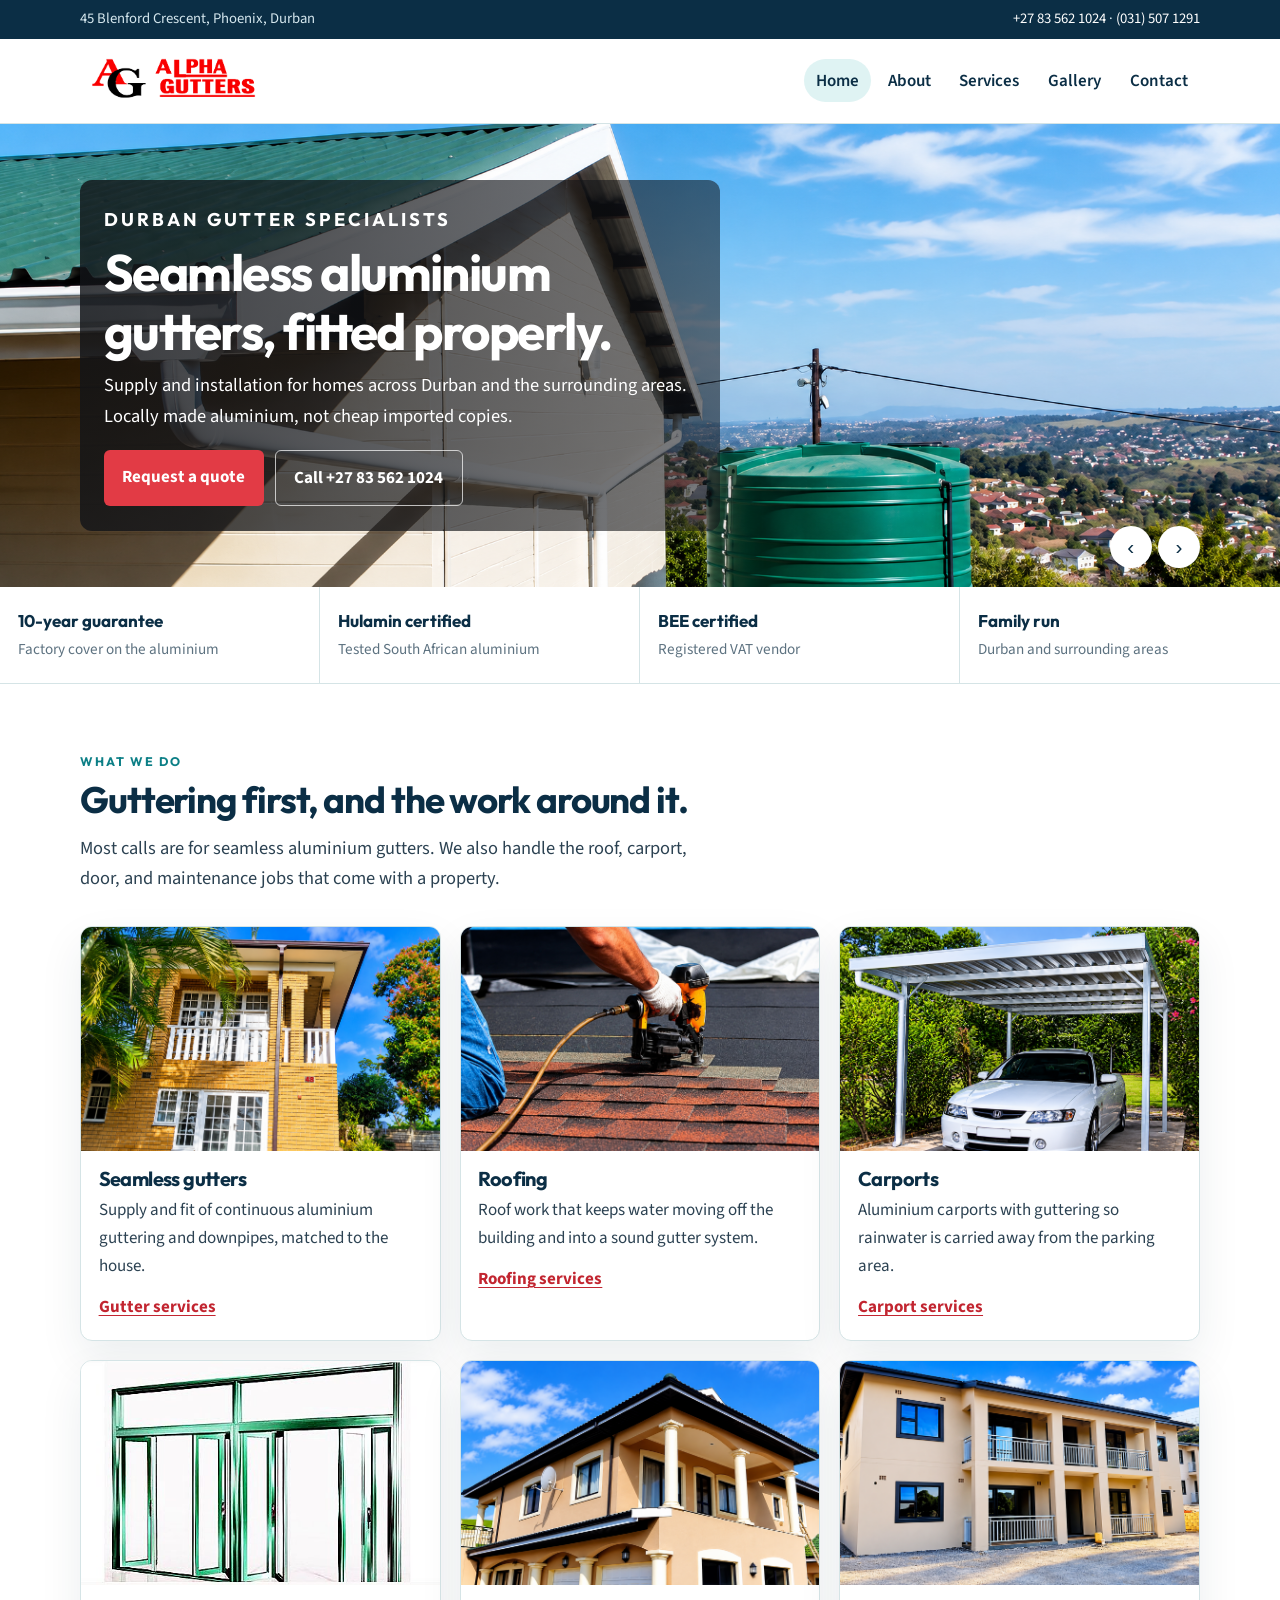
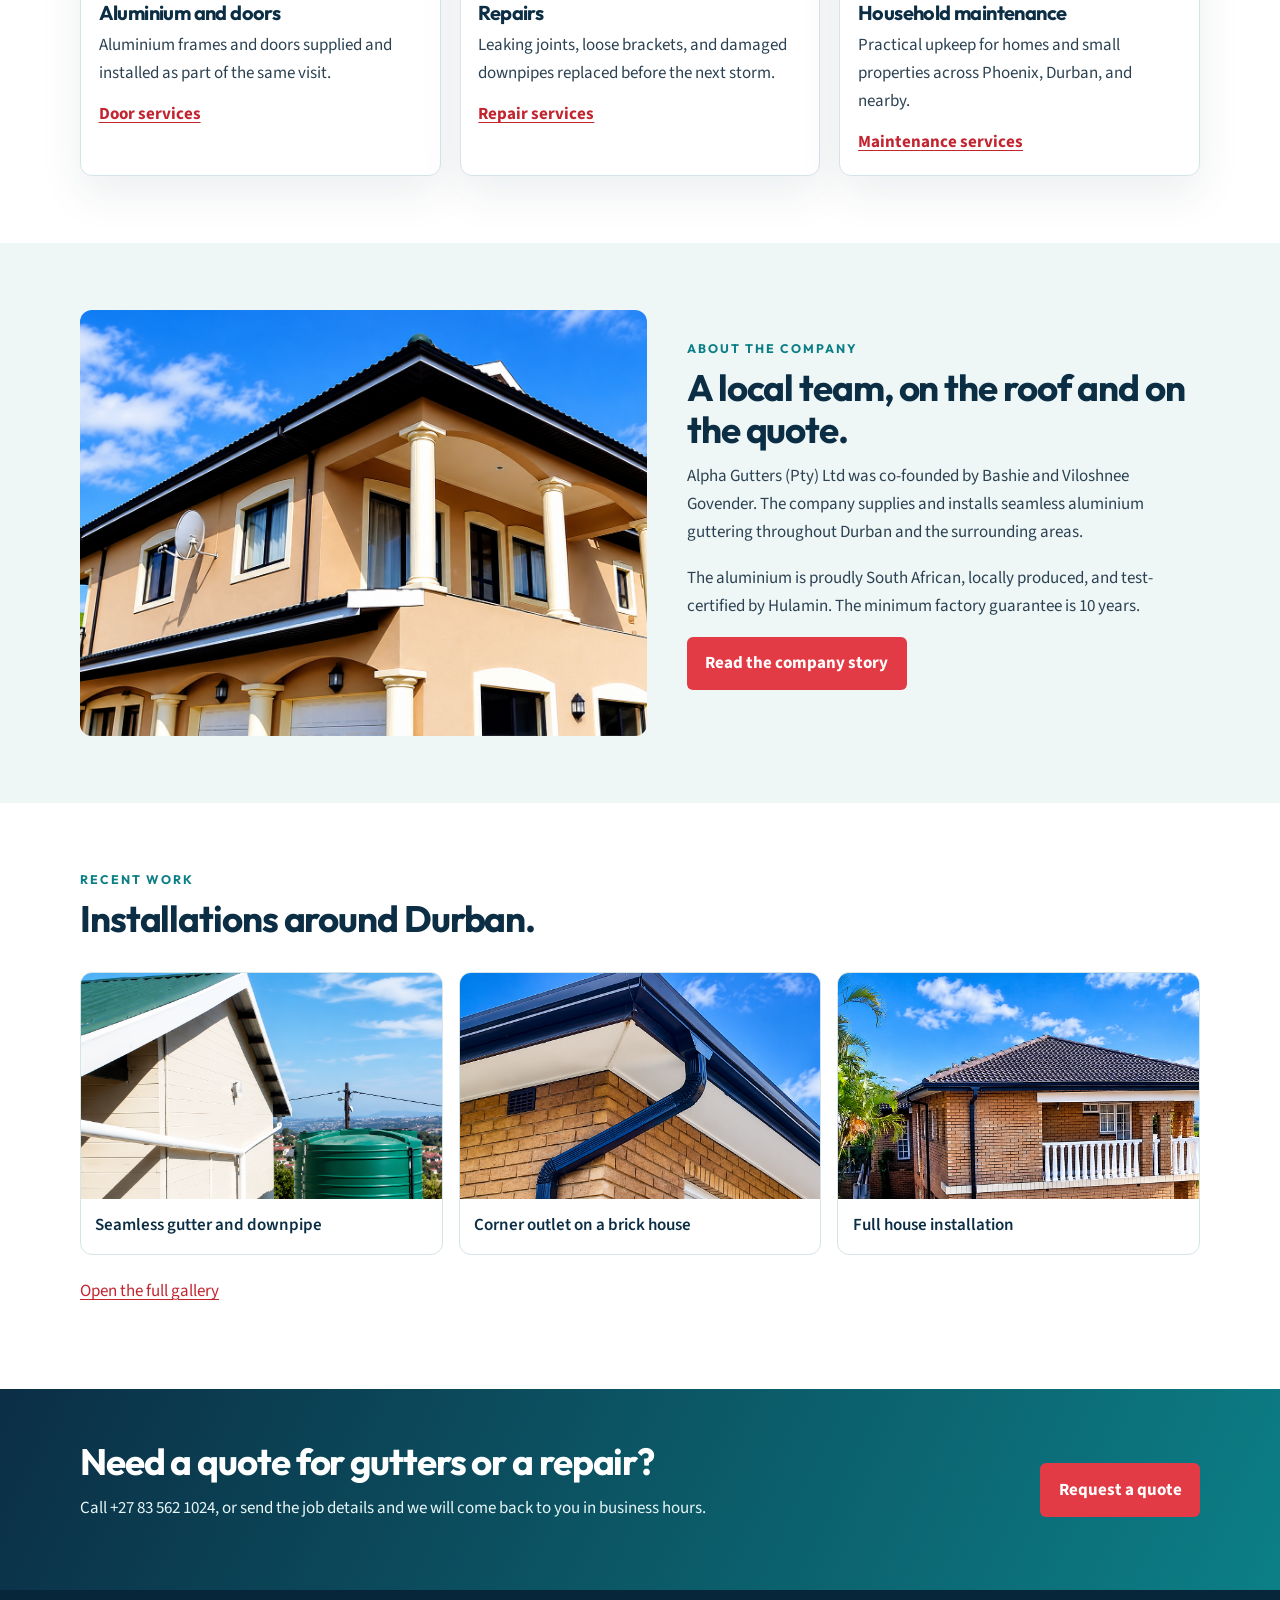
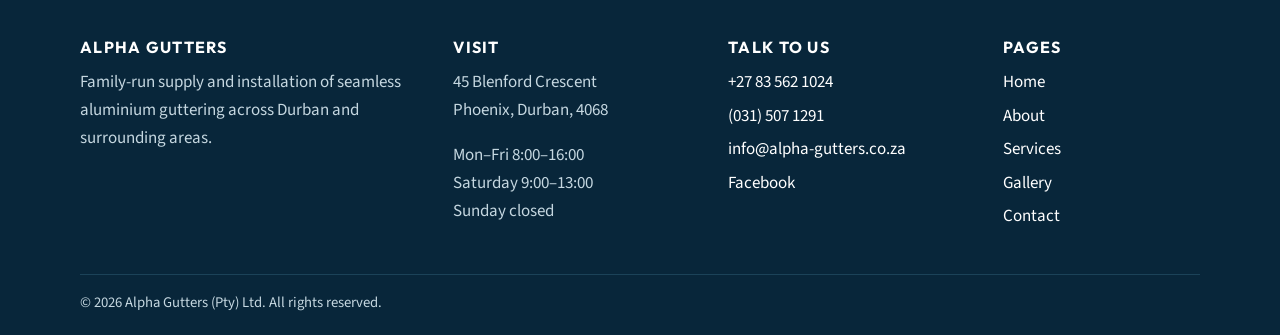
==== index.html @ 30bd7508 "Publish the Alpha Gutters website." ====
<!DOCTYPE html>
<html lang="en">
<head>
  <meta charset="utf-8">
  <meta name="viewport" content="width=device-width, initial-scale=1">
  <title>Alpha Gutters | Seamless Aluminium Gutters in Durban</title>
  <meta name="description" content="Alpha Gutters supplies and installs seamless aluminium guttering across Durban and surrounding areas. Hulamin-certified aluminium with a 10-year factory guarantee.">
  <link rel="icon" href="favicon.svg" type="image/svg+xml">
  <link rel="preconnect" href="https://fonts.googleapis.com">
  <link rel="preconnect" href="https://fonts.gstatic.com" crossorigin>
  <link href="https://fonts.googleapis.com/css2?family=Outfit:wght@500;600;700&family=Source+Sans+3:wght@400;600;700&display=swap" rel="stylesheet">
  <link href="css/site.css?v=3" rel="stylesheet">
</head>
<body>
  <a class="skip-link" href="#main">Skip to content</a>
  <div class="topbar">
    <div class="wrap topbar-inner">
      <p>45 Blenford Crescent, Phoenix, Durban</p>
      <p><a href="tel:+27835621024">+27 83 562 1024</a> · <a href="tel:+27315071291">(031) 507 1291</a></p>
    </div>
  </div>
  <header class="site-header">
    <div class="wrap header-inner">
      <a class="brand" href="index.html"><img src="images/logo.png" alt="Alpha Gutters"></a>
      <button class="nav-toggle" type="button" aria-expanded="false" aria-controls="site-nav">Menu</button>
      <nav id="site-nav" class="site-nav" aria-label="Primary">
        <ul>
          <li><a href="index.html" aria-current="page">Home</a></li>
          <li><a href="about.html">About</a></li>
          <li><a href="services.html">Services</a></li>
          <li><a href="gallery.html">Gallery</a></li>
          <li><a href="contact-us.html">Contact</a></li>
        </ul>
      </nav>
    </div>
  </header>

  <main id="main">
    <section class="hero" data-slider aria-roledescription="carousel" aria-label="Featured work">
      <article class="slide is-active">
        <img src="images/slider-1.png" alt="White seamless gutter and downpipe on a home overlooking Durban">
        <div class="slide-copy">
          <p class="eyebrow">Durban gutter specialists</p>
          <h1>Seamless aluminium gutters, fitted properly.</h1>
          <p>Supply and installation for homes across Durban and the surrounding areas. Locally made aluminium, not cheap imported copies.</p>
          <div class="hero-actions">
            <a class="btn btn-primary" href="contact-us.html#quote">Request a quote</a>
            <a class="btn btn-ghost" href="tel:+27835621024">Call +27 83 562 1024</a>
          </div>
        </div>
      </article>
      <article class="slide">
        <img src="images/slider-2.png" alt="Charcoal aluminium gutter, corner outlet and downpipe on a brick house">
        <div class="slide-copy">
          <p class="eyebrow">Colour-matched metalwork</p>
          <h1>Gutters and downpipes that follow the roof line.</h1>
          <p>Hulamin-certified aluminium with a 10-year factory guarantee, installed by a family-run team.</p>
          <div class="hero-actions">
            <a class="btn btn-primary" href="contact-us.html#quote">Request a quote</a>
            <a class="btn btn-ghost" href="services.html">View services</a>
          </div>
        </div>
      </article>
      <article class="slide">
        <img src="images/slider-3.png" alt="Brick house with a full gutter and downpipe installation">
        <div class="slide-copy">
          <p class="eyebrow">New work and repairs</p>
          <h1>Installations, repairs, and replacements.</h1>
          <p>Gutters, spouting, and downpipes, plus roofing, carports, doors, and household maintenance.</p>
          <div class="hero-actions">
            <a class="btn btn-primary" href="gallery.html">See recent work</a>
            <a class="btn btn-ghost" href="contact-us.html">Contact us</a>
          </div>
        </div>
      </article>
      <div class="slider-controls">
        <button type="button" data-slide="-1" aria-label="Previous photo">‹</button>
        <button type="button" data-slide="1" aria-label="Next photo">›</button>
      </div>
    </section>

    <section class="trust" aria-label="Why clients choose Alpha Gutters">
      <article><strong>10-year guarantee</strong><span>Factory cover on the aluminium</span></article>
      <article><strong>Hulamin certified</strong><span>Tested South African aluminium</span></article>
      <article><strong>BEE certified</strong><span>Registered VAT vendor</span></article>
      <article><strong>Family run</strong><span>Durban and surrounding areas</span></article>
    </section>

    <section class="section">
      <div class="wrap">
        <div class="section-head">
          <p class="eyebrow">What we do</p>
          <h2>Guttering first, and the work around it.</h2>
          <p class="lede">Most calls are for seamless aluminium gutters. We also handle the roof, carport, door, and maintenance jobs that come with a property.</p>
        </div>
        <div class="cards">
          <article class="card">
            <img src="images/treatment-4.png" alt="Downpipe on a yellow brick house">
            <div>
              <h3>Seamless gutters</h3>
              <p>Supply and fit of continuous aluminium guttering and downpipes, matched to the house.</p>
              <a href="services.html#gutters">Gutter services</a>
            </div>
          </article>
          <article class="card">
            <img src="images/roofing.png" alt="Roofing work on asphalt shingles">
            <div>
              <h3>Roofing</h3>
              <p>Roof work that keeps water moving off the building and into a sound gutter system.</p>
              <a href="services.html#roofing">Roofing services</a>
            </div>
          </article>
          <article class="card">
            <img src="images/car-ports.png" alt="Aluminium carport over a parked car">
            <div>
              <h3>Carports</h3>
              <p>Aluminium carports with guttering so rainwater is carried away from the parking area.</p>
              <a href="services.html#carports">Carport services</a>
            </div>
          </article>
          <article class="card">
            <img src="images/Aluminium.jpg" alt="Aluminium framed sliding doors">
            <div>
              <h3>Aluminium and doors</h3>
              <p>Aluminium frames and doors supplied and installed as part of the same visit.</p>
              <a href="services.html#doors">Door services</a>
            </div>
          </article>
          <article class="card">
            <img src="images/treatment-3.png" alt="Two-storey home with new gutters and downpipes">
            <div>
              <h3>Repairs</h3>
              <p>Leaking joints, loose brackets, and damaged downpipes replaced before the next storm.</p>
              <a href="services.html#repairs">Repair services</a>
            </div>
          </article>
          <article class="card">
            <img src="images/treatment-1.png" alt="New double-storey building with fitted gutters">
            <div>
              <h3>Household maintenance</h3>
              <p>Practical upkeep for homes and small properties across Phoenix, Durban, and nearby.</p>
              <a href="services.html#maintenance">Maintenance services</a>
            </div>
          </article>
        </div>
      </div>
    </section>

    <section class="section section-paper">
      <div class="wrap split">
        <img src="images/treatment-3.png" alt="Completed gutter installation on a two-storey Durban home">
        <div>
          <p class="eyebrow">About the company</p>
          <h2>A local team, on the roof and on the quote.</h2>
          <p>Alpha Gutters (Pty) Ltd was co-founded by Bashie and Viloshnee Govender. The company supplies and installs seamless aluminium guttering throughout Durban and the surrounding areas.</p>
          <p>The aluminium is proudly South African, locally produced, and test-certified by Hulamin. The minimum factory guarantee is 10 years.</p>
          <p><a class="btn btn-primary" href="about.html">Read the company story</a></p>
        </div>
      </div>
    </section>

    <section class="section">
      <div class="wrap">
        <div class="section-head">
          <p class="eyebrow">Recent work</p>
          <h2>Installations around Durban.</h2>
        </div>
        <div class="gallery-grid">
          <figure class="shot">
            <button type="button" data-lightbox data-caption="Seamless gutter and downpipe" aria-label="View larger: Seamless gutter and downpipe">
              <img src="images/slider-1.png" alt="Seamless gutter and downpipe on a hillside home">
            </button>
            <figcaption>Seamless gutter and downpipe</figcaption>
          </figure>
          <figure class="shot">
            <button type="button" data-lightbox data-caption="Corner outlet on a brick house" aria-label="View larger: Corner outlet on a brick house">
              <img src="images/slider-2.png" alt="Corner gutter outlet and round downpipe">
            </button>
            <figcaption>Corner outlet on a brick house</figcaption>
          </figure>
          <figure class="shot">
            <button type="button" data-lightbox data-caption="Full house installation" aria-label="View larger: Full house installation">
              <img src="images/slider-3.png" alt="House with gutters running along the tiled roof">
            </button>
            <figcaption>Full house installation</figcaption>
          </figure>
        </div>
        <p style="margin-top:1.4rem"><a href="gallery.html">Open the full gallery</a></p>
      </div>
    </section>

    <section class="band">
      <div class="wrap band-inner">
        <div>
          <h2>Need a quote for gutters or a repair?</h2>
          <p>Call +27 83 562 1024, or send the job details and we will come back to you in business hours.</p>
        </div>
        <a class="btn btn-primary" href="contact-us.html#quote">Request a quote</a>
      </div>
    </section>
  </main>

  <footer class="site-footer">
    <div class="wrap footer-grid">
      <div>
        <h2>Alpha Gutters</h2>
        <p>Family-run supply and installation of seamless aluminium guttering across Durban and surrounding areas.</p>
      </div>
      <div>
        <h2>Visit</h2>
        <p>45 Blenford Crescent<br>Phoenix, Durban, 4068</p>
        <p>Mon–Fri 8:00–16:00<br>Saturday 9:00–13:00<br>Sunday closed</p>
      </div>
      <div>
        <h2>Talk to us</h2>
        <ul class="footer-links">
          <li><a href="tel:+27835621024">+27 83 562 1024</a></li>
          <li><a href="tel:+27315071291">(031) 507 1291</a></li>
          <li><a href="mailto:info@alpha-gutters.co.za">info@alpha-gutters.co.za</a></li>
          <li><a href="https://www.facebook.com/584143815440134" target="_blank" rel="noopener noreferrer">Facebook</a></li>
        </ul>
      </div>
      <div>
        <h2>Pages</h2>
        <ul class="footer-links">
          <li><a href="index.html">Home</a></li>
          <li><a href="about.html">About</a></li>
          <li><a href="services.html">Services</a></li>
          <li><a href="gallery.html">Gallery</a></li>
          <li><a href="contact-us.html">Contact</a></li>
        </ul>
      </div>
    </div>
    <div class="wrap legal">
      <p>© 2026 Alpha Gutters (Pty) Ltd. All rights reserved.</p>
    </div>
  </footer>
  <dialog id="lightbox">
    <button class="lightbox-close" type="button">Close</button>
    <img id="lightbox-image" alt="">
    <p id="lightbox-caption"></p>
  </dialog>
  <script src="js/site.js"></script>
</body>
</html>
---- css/site.css ----
/* Alpha Gutters
   Layout and brand styles for the public site.
   The header, page sections, and footer share these rules. */

:root {
  --red: #e23b45;
  --red-dark: #c22530;
  --brass: #0c7f86;
  --ink: #0b2e45;
  --slate: #2c4252;
  --muted: #5d7280;
  --line: #d5e4e6;
  --paper: #eef6f6;
  --white: #ffffff;
  --shadow: 0 18px 44px rgba(11, 46, 69, 0.08);
  --wrap: 1120px;
  --header: 84px;
}

*,
*::before,
*::after { box-sizing: border-box; }

html { scroll-behavior: smooth; }

body {
  margin: 0;
  color: var(--slate);
  background: var(--white);
  font-family: "Source Sans 3", "Segoe UI", sans-serif;
  font-size: 1.0625rem;
  line-height: 1.65;
}

img { max-width: 100%; height: auto; display: block; }

a { color: var(--red-dark); text-decoration-thickness: 1px; text-underline-offset: 0.18em; }
a:hover { color: var(--red); }

h1, h2, h3, p { margin-top: 0; }

h1, h2, h3, .brand-name {
  font-family: Outfit, "Segoe UI", sans-serif;
  color: var(--ink);
  letter-spacing: -0.03em;
  line-height: 1.15;
}

h1 { font-size: clamp(2.2rem, 4vw, 3.6rem); margin-bottom: 0.6rem; }
h2 { font-size: clamp(1.7rem, 3vw, 2.3rem); margin-bottom: 0.7rem; }
h3 { font-size: 1.25rem; margin-bottom: 0.4rem; }

.wrap {
  width: min(var(--wrap), calc(100% - 2rem));
  margin-inline: auto;
}

.skip-link {
  position: absolute;
  left: 1rem;
  top: -4rem;
  background: var(--ink);
  color: var(--white);
  padding: 0.6rem 0.9rem;
  z-index: 20;
}
.skip-link:focus { top: 1rem; }

.eyebrow {
  margin-bottom: 0.45rem;
  color: var(--brass);
  font-family: Outfit, sans-serif;
  font-size: 0.78rem;
  font-weight: 700;
  letter-spacing: 0.16em;
  text-transform: uppercase;
}

.lede { font-size: 1.15rem; color: var(--slate); max-width: 42rem; }

/* Top bar and header */
.topbar {
  background: var(--ink);
  color: #d5e7ee;
  font-size: 0.92rem;
}
.topbar a { color: #ffffff; text-decoration: none; }
.topbar a:hover { color: #8fe3e4; }
.topbar-inner {
  display: flex;
  justify-content: space-between;
  gap: 1rem;
  padding: 0.45rem 0;
}
.topbar p { margin: 0; }

.site-header {
  position: sticky;
  top: 0;
  z-index: 10;
  background: rgba(255, 255, 255, 0.96);
  border-bottom: 1px solid var(--line);
  backdrop-filter: blur(10px);
}
.header-inner {
  display: flex;
  align-items: center;
  justify-content: space-between;
  min-height: var(--header);
  gap: 1rem;
}
.brand img { width: 190px; height: auto; }

.nav-toggle {
  display: none;
  border: 1px solid var(--line);
  background: var(--white);
  color: var(--ink);
  font: inherit;
  font-weight: 700;
  padding: 0.45rem 0.8rem;
  border-radius: 6px;
}

.site-nav ul {
  display: flex;
  gap: 0.3rem;
  list-style: none;
  margin: 0;
  padding: 0;
}
.site-nav a {
  display: inline-block;
  color: var(--ink);
  text-decoration: none;
  font-weight: 600;
  padding: 0.45rem 0.75rem;
  border-radius: 999px;
}
.site-nav a:hover,
.site-nav a[aria-current="page"] {
  background: #dff3f3;
  color: var(--ink);
}

/* Hero */
.hero { position: relative; background: var(--ink); color: var(--white); overflow: hidden; }
.slide {
  display: none;
  min-height: 460px;
  position: relative;
  align-items: center;
}
.slide.is-active { display: flex; }
.slide img {
  position: absolute;
  inset: 0;
  width: 100%;
  height: 100%;
  object-fit: cover;
  object-position: center;
}
.slide-copy {
  position: relative;
  z-index: 1;
  width: min(var(--wrap), calc(100% - 2rem));
  margin: 3.5rem auto;
  max-width: 640px;
  margin-left: max(1rem, calc((100% - var(--wrap)) / 2));
  padding: 1.6rem 1.5rem;
  background: linear-gradient(90deg, rgba(18, 20, 24, 0.82), rgba(18, 20, 24, 0.55));
  border-radius: 12px;
}
.slide-copy h1,
.slide-copy p { color: var(--white); }
.slide-copy p { font-size: 1.15rem; }
.hero-actions { display: flex; flex-wrap: wrap; gap: 0.7rem; margin-top: 1.2rem; }
.slider-controls {
  position: absolute;
  right: max(1rem, calc((100% - var(--wrap)) / 2));
  bottom: 1.2rem;
  z-index: 2;
  display: flex;
  gap: 0.4rem;
}
.slider-controls button {
  width: 42px;
  height: 42px;
  border: 0;
  border-radius: 50%;
  background: var(--white);
  color: var(--ink);
  font-size: 1.3rem;
  cursor: pointer;
}
.slider-controls button:hover { background: var(--red); color: var(--white); }

.btn {
  display: inline-block;
  border: 0;
  border-radius: 6px;
  padding: 0.8rem 1.15rem;
  font: inherit;
  font-weight: 700;
  text-decoration: none;
  cursor: pointer;
}
.btn-primary { background: var(--red); color: var(--white); }
.btn-primary:hover { background: var(--red-dark); color: var(--white); }
.btn-ghost { background: transparent; color: var(--white); border: 1px solid rgba(255,255,255,0.7); }
.btn-ghost:hover { background: var(--white); color: var(--ink); }

/* Sections */
.section { padding: 4.2rem 0; }
.section-paper { background: var(--paper); }
.section-head { max-width: 40rem; margin-bottom: 2rem; }

.trust {
  display: grid;
  grid-template-columns: repeat(4, 1fr);
  background: var(--white);
  border-bottom: 1px solid var(--line);
}
.trust article {
  padding: 1.25rem 1.1rem;
  border-right: 1px solid var(--line);
}
.trust article:last-child { border-right: 0; }
.trust strong {
  display: block;
  color: var(--ink);
  font-family: Outfit, sans-serif;
}
.trust span { color: var(--muted); font-size: 0.95rem; }

.cards {
  display: grid;
  grid-template-columns: repeat(3, 1fr);
  gap: 1.2rem;
}
.card {
  background: var(--white);
  border: 1px solid var(--line);
  border-radius: 12px;
  overflow: hidden;
  box-shadow: var(--shadow);
}
.card img { width: 100%; aspect-ratio: 16 / 10; object-fit: cover; }
.card div { padding: 1rem 1.1rem 1.2rem; }
.card p { margin-bottom: 0.8rem; }
.card a { font-weight: 700; }

.split {
  display: grid;
  grid-template-columns: 1.05fr 0.95fr;
  gap: 2.5rem;
  align-items: center;
}
.split img { width: 100%; border-radius: 12px; aspect-ratio: 4 / 3; object-fit: cover; }

.checks { padding-left: 1.1rem; }
.checks li { margin: 0.35rem 0; }

.gallery-grid {
  display: grid;
  grid-template-columns: repeat(3, 1fr);
  gap: 1rem;
}
.shot {
  margin: 0;
  background: var(--white);
  border-radius: 12px;
  overflow: hidden;
  border: 1px solid var(--line);
}
.shot button {
  display: block;
  width: 100%;
  padding: 0;
  border: 0;
  background: none;
  cursor: zoom-in;
}
.shot img { width: 100%; aspect-ratio: 16 / 10; object-fit: cover; }
.shot figcaption { padding: 0.75rem 0.9rem 0.95rem; color: var(--ink); font-weight: 600; }

.band {
  background: linear-gradient(115deg, #0b2e45 0%, #0c7f86 100%);
  color: #e7f6f6;
  padding: 3.2rem 0;
}
.band h2 { color: var(--white); }
.band-inner {
  display: flex;
  justify-content: space-between;
  align-items: center;
  gap: 1.5rem;
}

/* Contact */
.contact-grid {
  display: grid;
  grid-template-columns: 0.85fr 1.15fr;
  gap: 2rem;
  align-items: start;
}
.detail-list { list-style: none; padding: 0; margin: 0 0 1.2rem; }
.detail-list li { margin: 0.7rem 0; }
.detail-list span {
  display: block;
  color: var(--muted);
  font-size: 0.82rem;
  font-weight: 700;
  letter-spacing: 0.08em;
  text-transform: uppercase;
}
.map-frame {
  margin-top: 1rem;
  border: 0;
  width: 100%;
  height: 280px;
  border-radius: 12px;
}

.quote-form {
  background: var(--white);
  border: 1px solid var(--line);
  border-radius: 12px;
  padding: 1.3rem;
  box-shadow: var(--shadow);
  display: grid;
  gap: 0.85rem;
}
.form-grid { display: grid; grid-template-columns: 1fr 1fr; gap: 0.85rem; }
label { display: block; font-weight: 700; color: var(--ink); margin-bottom: 0.3rem; }
input, select, textarea {
  width: 100%;
  border: 1px solid #c9dbde;
  background: #f7fbfb;
  border-radius: 8px;
  padding: 0.75rem 0.8rem;
  font: inherit;
  color: var(--ink);
}
input:focus, select:focus, textarea:focus {
  outline: 2px solid #8fe3e4;
  border-color: var(--brass);
  background: var(--white);
}
.fine { margin: 0; color: var(--muted); font-size: 0.92rem; }
.form-note {
  margin: 0;
  padding: 0.8rem 0.9rem;
  border-radius: 8px;
  background: #e8f6ec;
  color: #146333;
  font-weight: 700;
}
.form-note.is-error { background: #fdecec; color: #8d1a1a; }
.hp {
  position: absolute;
  left: -10000px;
  height: 1px;
  overflow: hidden;
}

.service-block {
  display: grid;
  grid-template-columns: 0.9fr 1.1fr;
  gap: 2rem;
  align-items: center;
  padding: 1.5rem 0;
  border-top: 1px solid var(--line);
}
.service-block img { width: 100%; border-radius: 12px; aspect-ratio: 16 / 10; object-fit: cover; }
.service-block.reverse { direction: rtl; }
.service-block.reverse > * { direction: ltr; }

.badge-row { display: flex; gap: 1rem; align-items: center; margin-top: 1.2rem; }
.badge-row img { width: 92px; height: auto; }

dialog {
  width: min(960px, calc(100% - 2rem));
  border: 0;
  padding: 0;
  border-radius: 12px;
  background: var(--ink);
}
dialog::backdrop { background: rgba(16, 18, 22, 0.78); }
dialog img { width: 100%; max-height: 78vh; object-fit: contain; background: #111; }
dialog p { color: var(--white); margin: 0; padding: 0.8rem 1rem 1rem; }
.lightbox-close {
  position: absolute;
  top: 0.6rem;
  right: 0.6rem;
  border: 0;
  background: var(--white);
  border-radius: 999px;
  padding: 0.35rem 0.7rem;
  font: inherit;
  font-weight: 700;
  cursor: pointer;
}

.site-footer { background: #08263a; color: #c5d7e0; padding-top: 3rem; }
.site-footer h2 { color: #ffffff; font-size: 1rem; letter-spacing: 0.08em; text-transform: uppercase; }
.site-footer a { color: #ffffff; text-decoration: none; }
.site-footer a:hover { color: #8fe3e4; }
.footer-grid {
  display: grid;
  grid-template-columns: 1.4fr 1fr 1fr 0.8fr;
  gap: 1.8rem;
  padding-bottom: 2rem;
}
.footer-links { list-style: none; margin: 0; padding: 0; }
.footer-links li { margin: 0.35rem 0; }
.legal {
  border-top: 1px solid #1b4258;
  display: flex;
  justify-content: space-between;
  gap: 1rem;
  padding: 1rem 0 1.2rem;
  font-size: 0.92rem;
}
.legal p { margin: 0; }

.page-hero { padding: 3.2rem 0 1rem; background: var(--paper); }
.missing { padding: 4rem 0 5rem; text-align: center; }

@media (max-width: 900px) {
  .nav-toggle { display: inline-block; }
  .site-nav {
    display: none;
    position: absolute;
    left: 0;
    right: 0;
    top: 100%;
    background: var(--white);
    border-bottom: 1px solid var(--line);
    padding: 0.5rem 1rem 1rem;
  }
  .site-nav.is-open { display: block; }
  .site-nav ul { flex-direction: column; }
  .trust, .cards, .gallery-grid, .footer-grid, .split, .contact-grid, .service-block, .service-block.reverse {
    grid-template-columns: 1fr;
    direction: ltr;
  }
  .form-grid, .band-inner, .topbar-inner, .legal { display: grid; }
  .trust article { border-right: 0; border-bottom: 1px solid var(--line); }
  .slide { min-height: 520px; }
  .slide-copy { margin: 2rem 1rem; }
}

@media (prefers-reduced-motion: reduce) {
  html { scroll-behavior: auto; }
  *, *::before, *::after {
    animation: none !important;
    transition: none !important;
  }
}
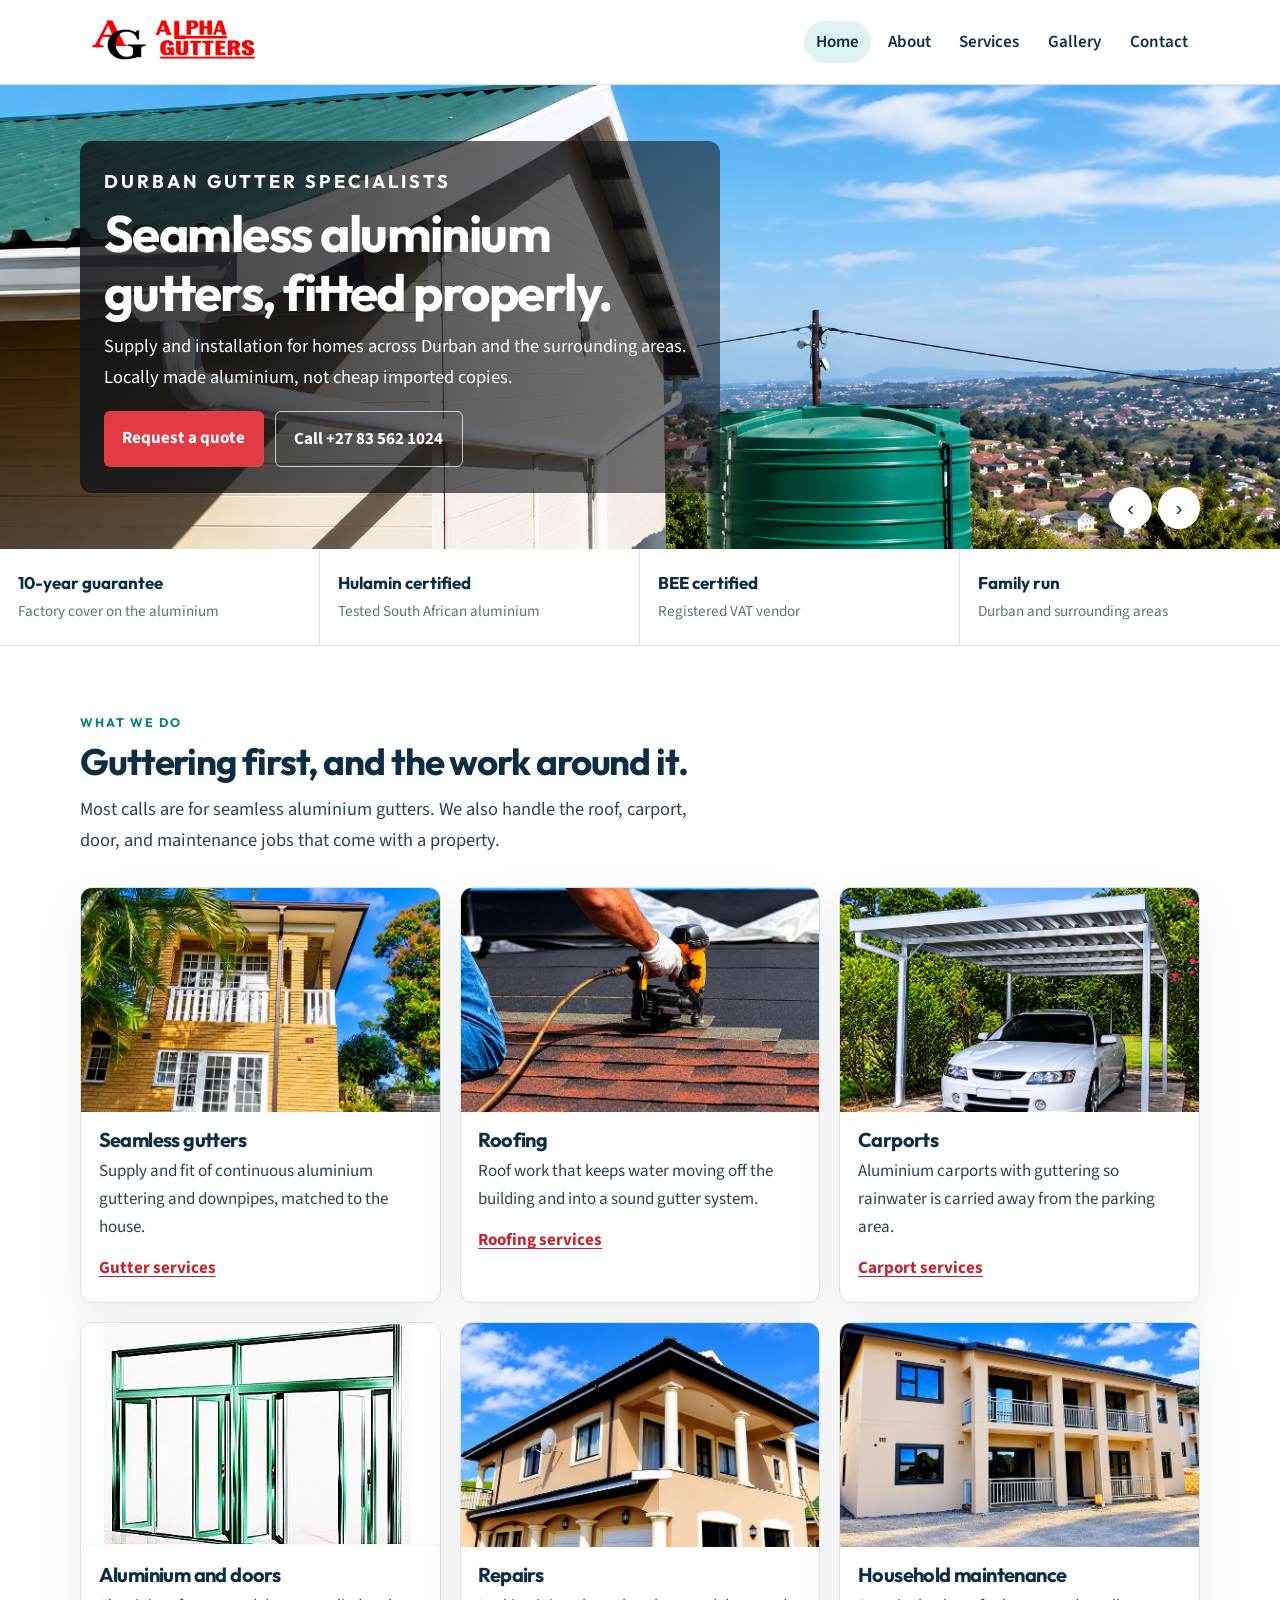
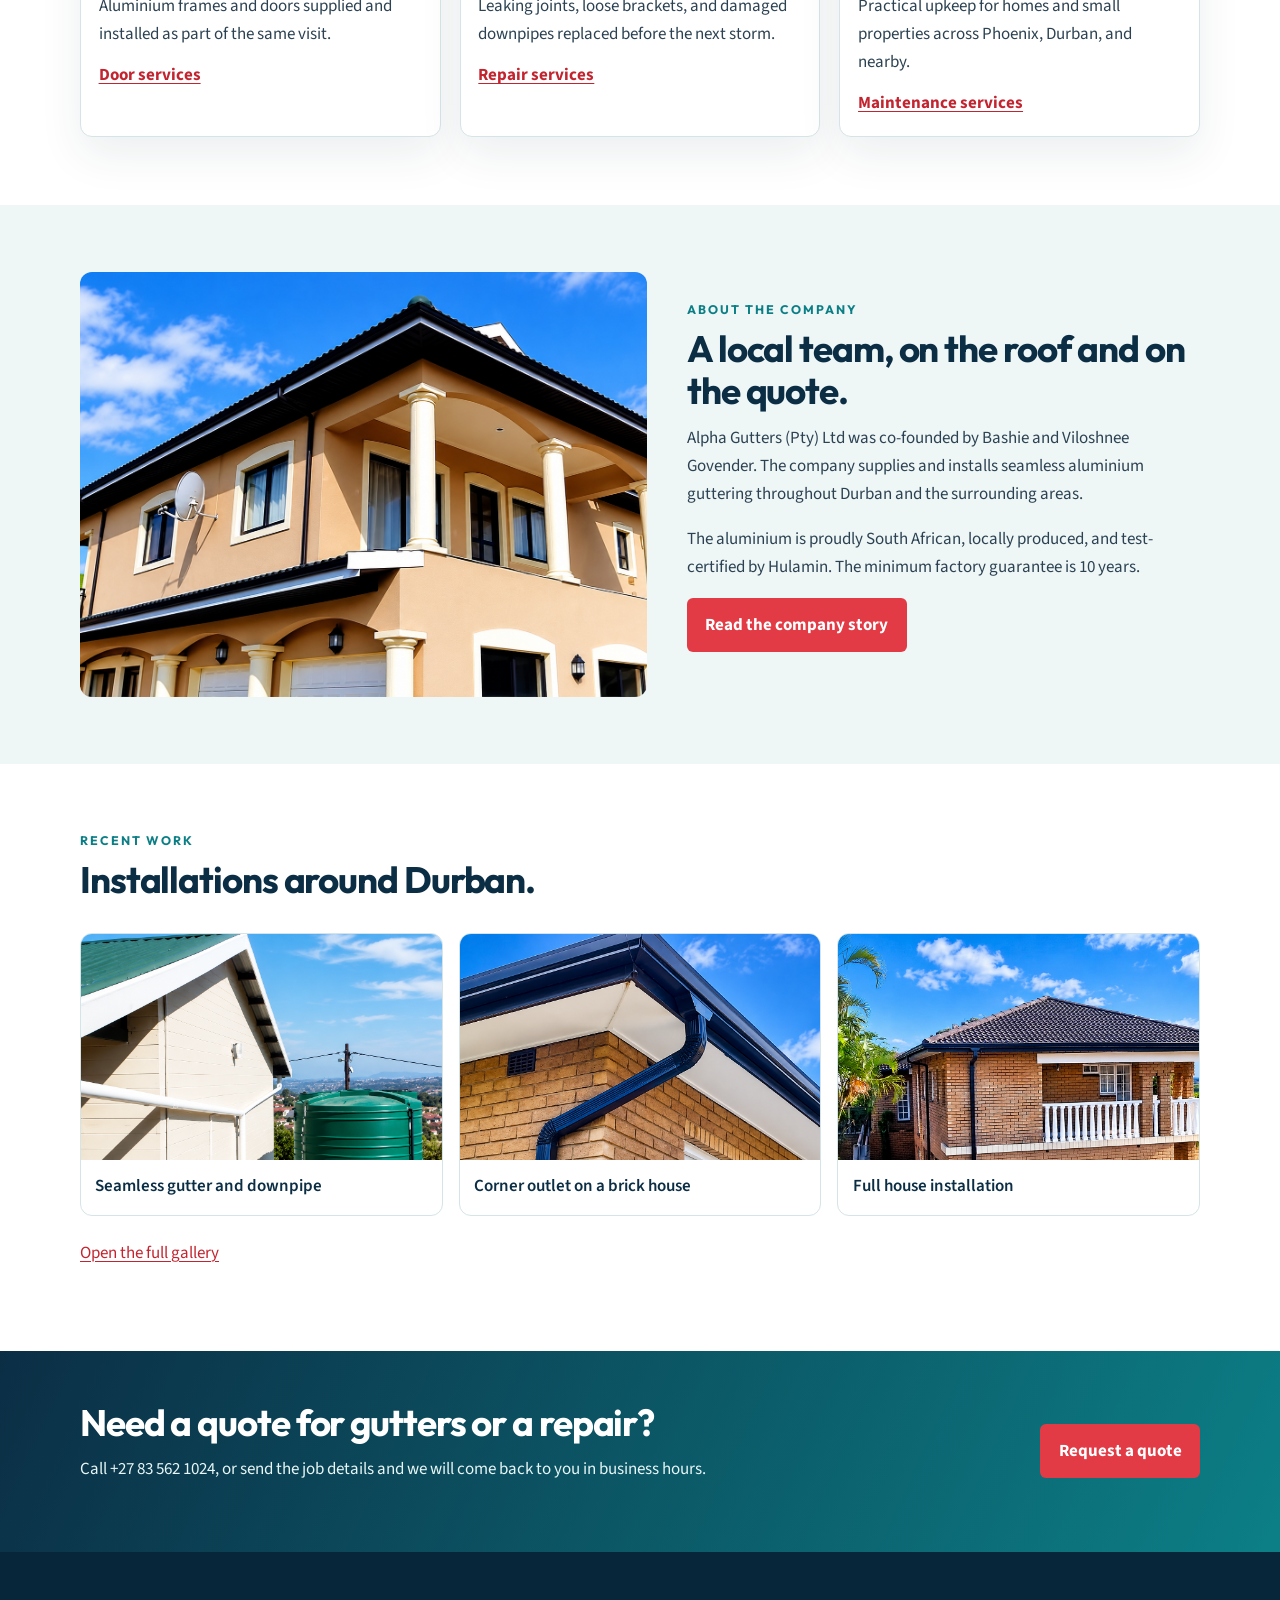
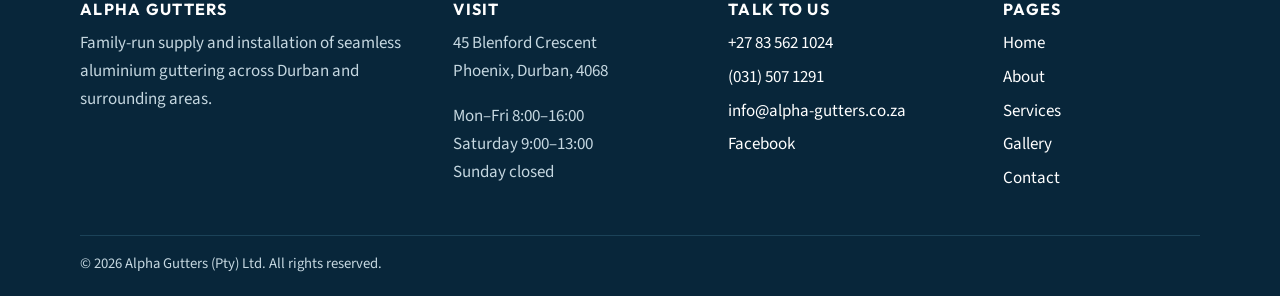
==== commit f0f4ee79: "removed the contact" ====
--- a/index.html
+++ b/index.html
@@ -13,12 +13,6 @@
 </head>
 <body>
   <a class="skip-link" href="#main">Skip to content</a>
-  <div class="topbar">
-    <div class="wrap topbar-inner">
-      <p>45 Blenford Crescent, Phoenix, Durban</p>
-      <p><a href="tel:+27835621024">+27 83 562 1024</a> · <a href="tel:+27315071291">(031) 507 1291</a></p>
-    </div>
-  </div>
   <header class="site-header">
     <div class="wrap header-inner">
       <a class="brand" href="index.html"><img src="images/logo.png" alt="Alpha Gutters"></a>
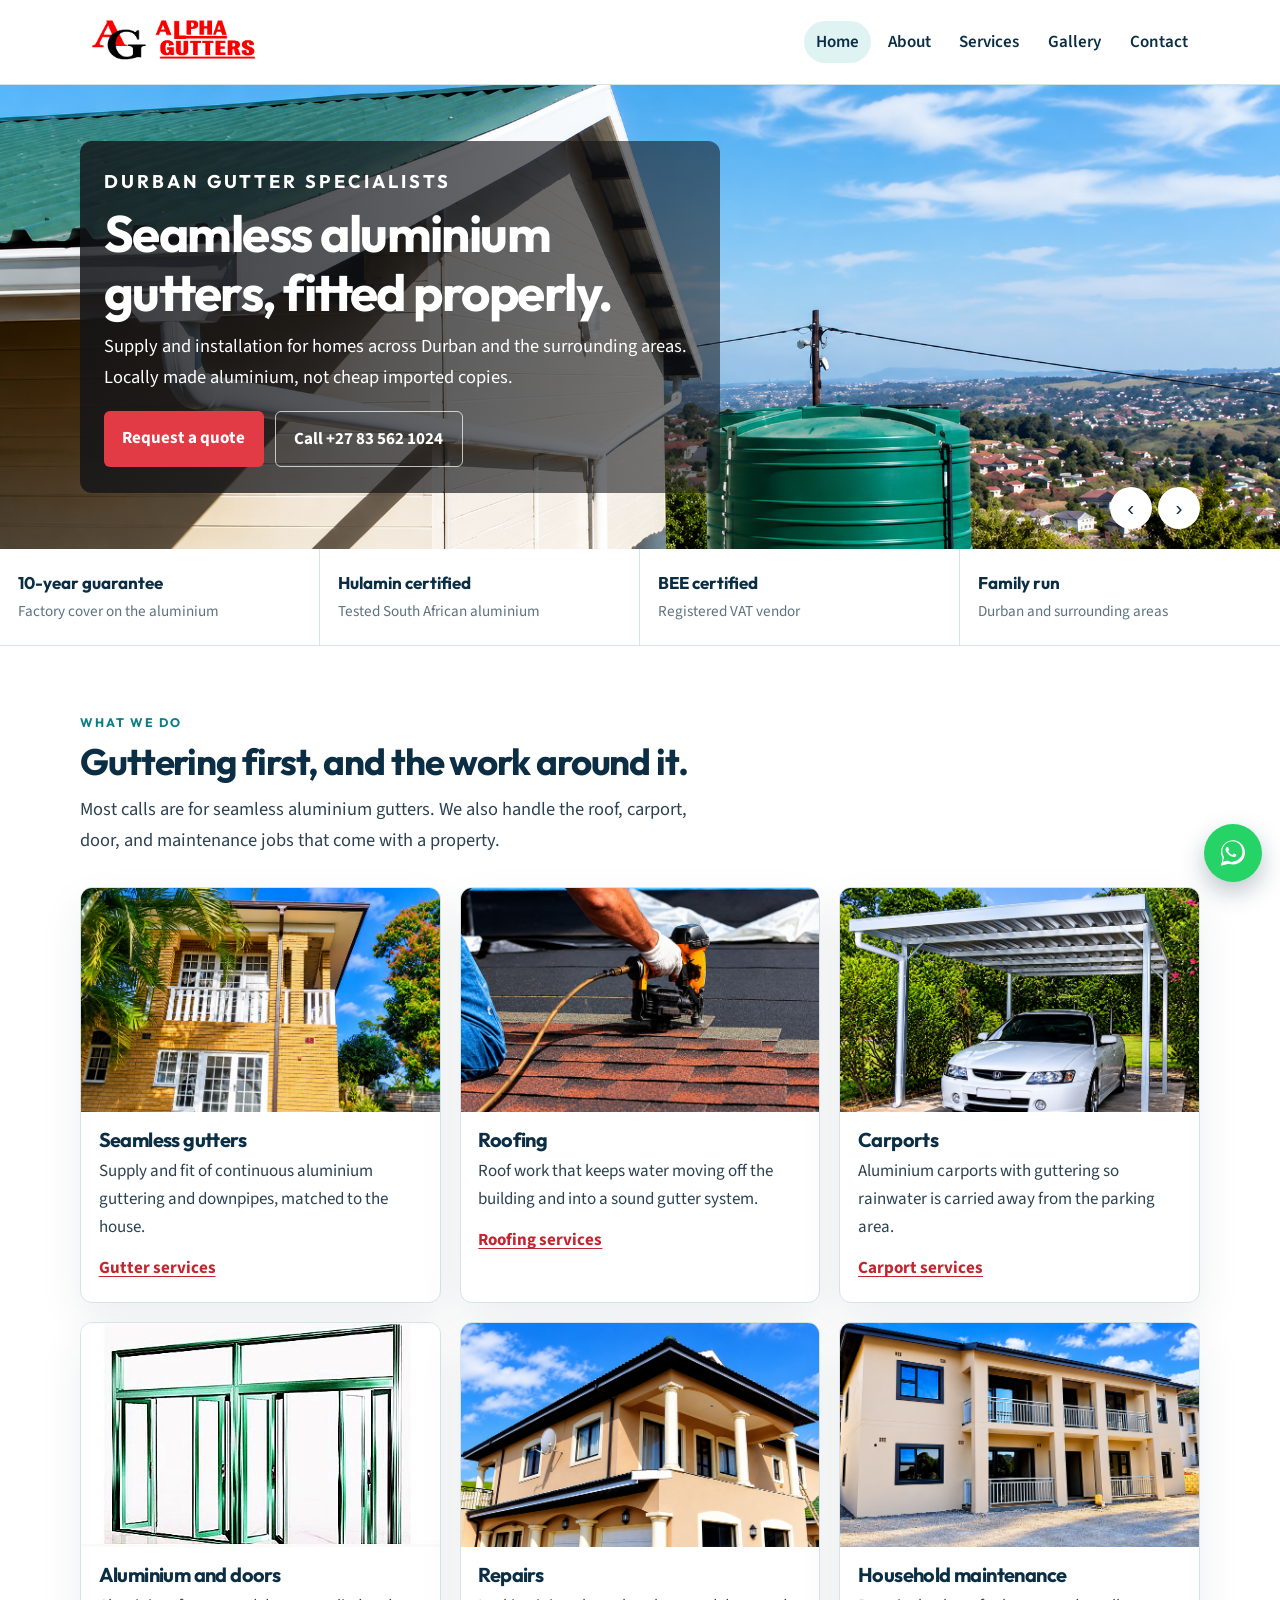
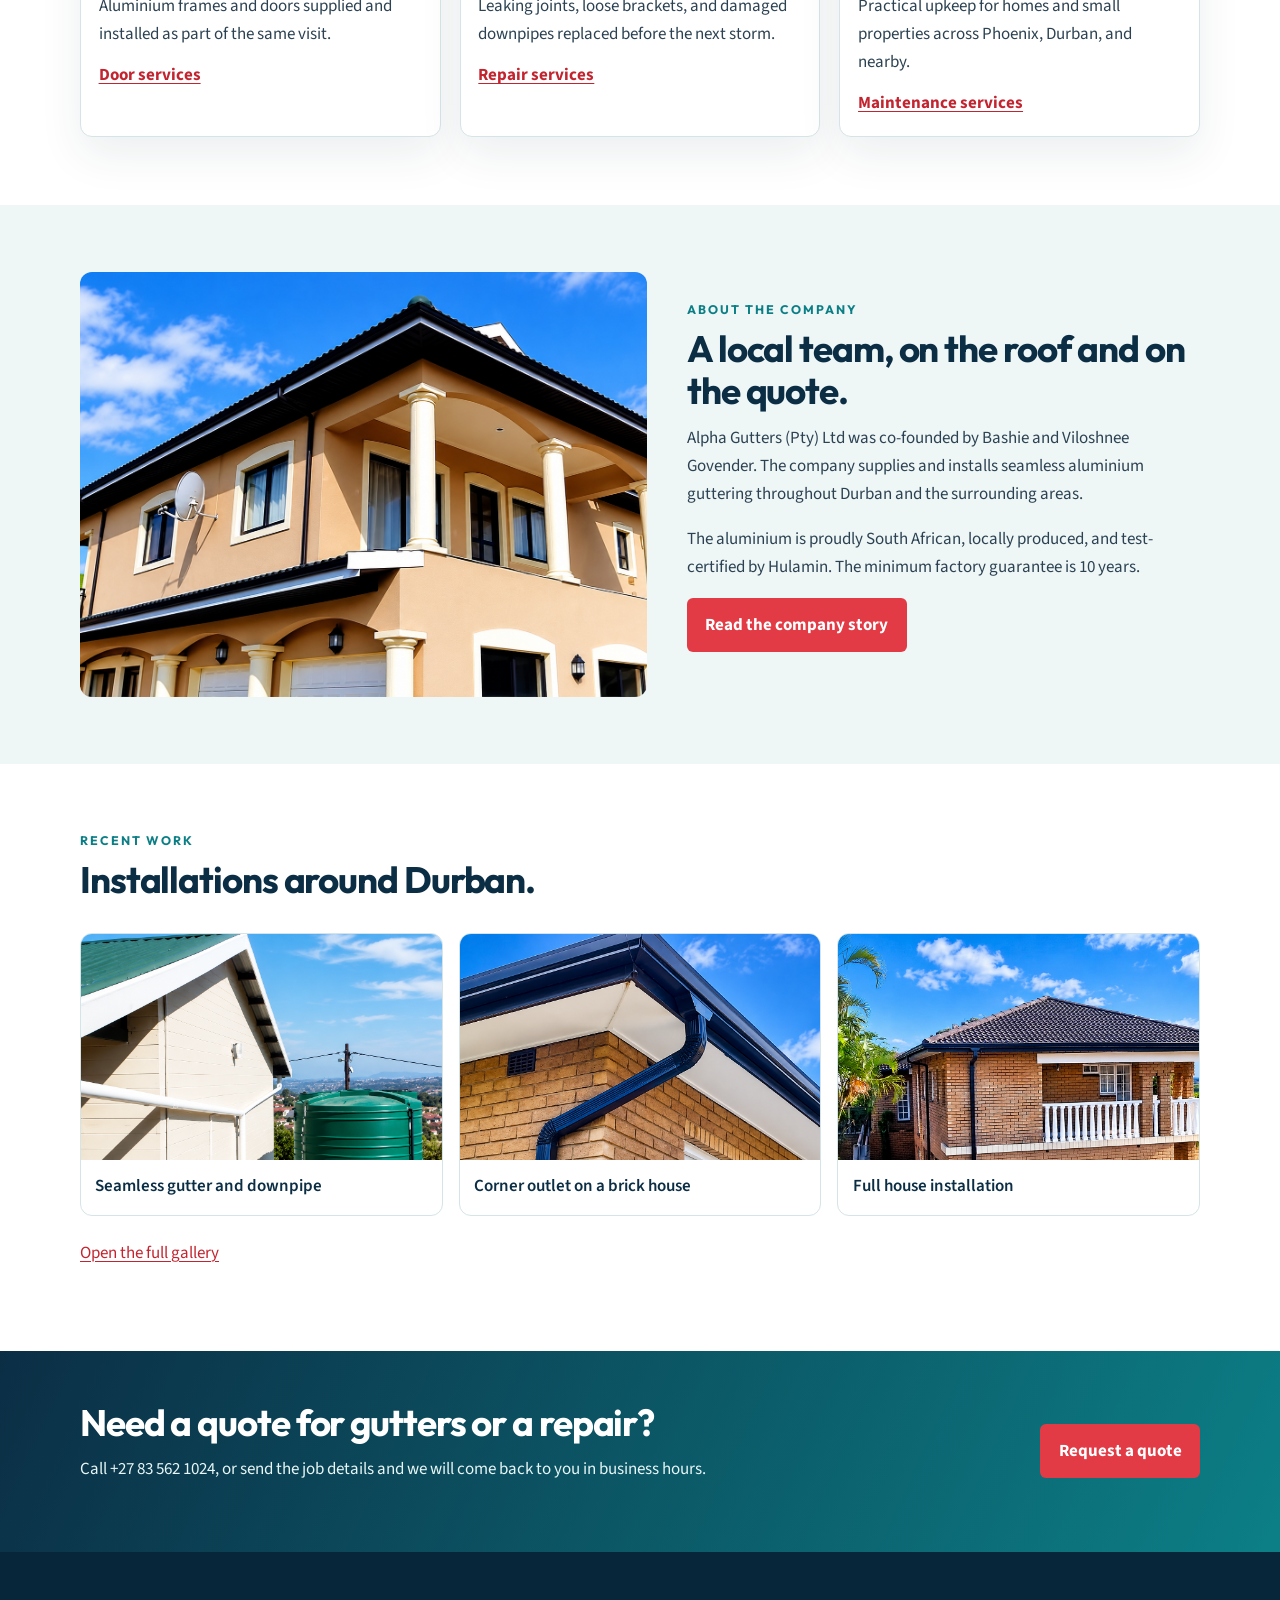
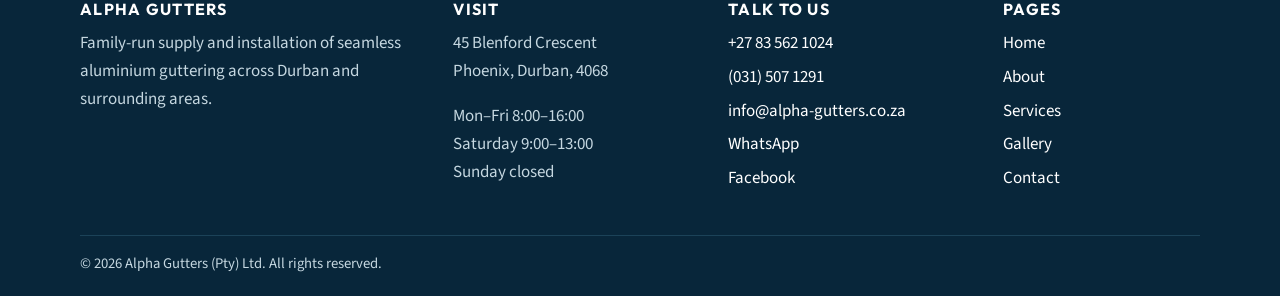
==== commit 0e0b910a: "Add a WhatsApp button and a hover glow on the guarantee strip and gallery." ====
--- a/index.html
+++ b/index.html
@@ -9,7 +9,7 @@
   <link rel="preconnect" href="https://fonts.googleapis.com">
   <link rel="preconnect" href="https://fonts.gstatic.com" crossorigin>
   <link href="https://fonts.googleapis.com/css2?family=Outfit:wght@500;600;700&family=Source+Sans+3:wght@400;600;700&display=swap" rel="stylesheet">
-  <link href="css/site.css?v=3" rel="stylesheet">
+  <link href="css/site.css?v=5" rel="stylesheet">
 </head>
 <body>
   <a class="skip-link" href="#main">Skip to content</a>
@@ -211,6 +211,7 @@
           <li><a href="tel:+27835621024">+27 83 562 1024</a></li>
           <li><a href="tel:+27315071291">(031) 507 1291</a></li>
           <li><a href="mailto:info@alpha-gutters.co.za">info@alpha-gutters.co.za</a></li>
+          <li><a href="https://wa.me/27835621024" target="_blank" rel="noopener noreferrer">WhatsApp</a></li>
           <li><a href="https://www.facebook.com/584143815440134" target="_blank" rel="noopener noreferrer">Facebook</a></li>
         </ul>
       </div>
@@ -234,6 +235,9 @@
     <img id="lightbox-image" alt="">
     <p id="lightbox-caption"></p>
   </dialog>
+  <a class="whatsapp-float" href="https://wa.me/27835621024" target="_blank" rel="noopener noreferrer" aria-label="WhatsApp +27 83 562 1024">
+    <svg viewBox="0 0 32 32" aria-hidden="true"><path fill="currentColor" d="M16.01 3.2C9.4 3.2 4.02 8.56 4.02 15.16c0 2.11.55 4.17 1.6 5.99L4 28.8l7.82-2.05a12.1 12.1 0 0 0 4.19.74h.01c6.61 0 11.99-5.36 11.99-11.96 0-3.2-1.25-6.2-3.52-8.46A11.9 11.9 0 0 0 16.01 3.2zm0 21.86h-.01a10.1 10.1 0 0 1-5.15-1.41l-.37-.22-4.64 1.22 1.24-4.52-.24-.39a10.02 10.02 0 0 1-1.54-5.35c0-5.54 4.52-10.05 10.08-10.05 2.69 0 5.21 1.05 7.11 2.95a9.97 9.97 0 0 1 2.96 7.1c0 5.54-4.52 10.05-10.07 10.05z"/><path fill="currentColor" d="M19.11 17.47c-.28-.14-1.65-.81-1.9-.9-.25-.1-.44-.14-.62.14-.18.28-.71.9-.87 1.08-.16.18-.32.2-.6.07-.28-.14-1.17-.43-2.23-1.37-.82-.73-1.38-1.64-1.54-1.92-.16-.28-.02-.43.12-.57.13-.13.28-.32.42-.48.14-.16.18-.28.28-.46.09-.18.05-.35-.02-.49-.07-.14-.62-1.49-.85-2.04-.22-.53-.45-.46-.62-.47h-.53c-.18 0-.46.07-.7.35-.24.28-.92.9-.92 2.2 0 1.3.94 2.55 1.07 2.73.14.18 1.85 2.83 4.48 3.97.63.27 1.11.43 1.49.55.63.2 1.2.17 1.65.1.5-.07 1.65-.67 1.88-1.32.23-.65.23-1.2.16-1.32-.07-.11-.25-.18-.53-.32z"/></svg>
+  </a>
   <script src="js/site.js"></script>
 </body>
 </html>
--- a/css/site.css
+++ b/css/site.css
@@ -224,6 +224,14 @@
 .trust article {
   padding: 1.25rem 1.1rem;
   border-right: 1px solid var(--line);
+  transition: background 0.25s ease, box-shadow 0.25s ease, transform 0.25s ease;
+}
+.trust article:hover {
+  position: relative;
+  z-index: 1;
+  background: #f3fbfb;
+  transform: translateY(-2px);
+  box-shadow: inset 0 0 0 1px #7fd4d4, 0 0 22px rgba(12, 127, 134, 0.38);
 }
 .trust article:last-child { border-right: 0; }
 .trust strong {
@@ -272,6 +280,11 @@
   border-radius: 12px;
   overflow: hidden;
   border: 1px solid var(--line);
+  transition: box-shadow 0.25s ease, transform 0.25s ease;
+}
+.shot:hover {
+  transform: translateY(-4px);
+  box-shadow: 0 0 0 2px #7fd4d4, 0 12px 32px rgba(12, 127, 134, 0.4);
 }
 .shot button {
   display: block;
@@ -281,7 +294,8 @@
   background: none;
   cursor: zoom-in;
 }
-.shot img { width: 100%; aspect-ratio: 16 / 10; object-fit: cover; }
+.shot img { width: 100%; aspect-ratio: 16 / 10; object-fit: cover; transition: transform 0.35s ease; }
+.shot:hover img { transform: scale(1.04); }
 .shot figcaption { padding: 0.75rem 0.9rem 0.95rem; color: var(--ink); font-weight: 600; }
 
 .band {
@@ -423,6 +437,23 @@
   font-size: 0.92rem;
 }
 .legal p { margin: 0; }
+
+.whatsapp-float {
+  position: fixed;
+  right: 1.1rem;
+  bottom: 1.1rem;
+  z-index: 30;
+  width: 58px;
+  height: 58px;
+  border-radius: 50%;
+  background: #25d366;
+  color: #ffffff;
+  display: grid;
+  place-items: center;
+  box-shadow: 0 10px 24px rgba(11, 46, 69, 0.28);
+}
+.whatsapp-float:hover { background: #1ebe5d; color: #ffffff; }
+.whatsapp-float svg { width: 32px; height: 32px; display: block; }
 
 .page-hero { padding: 3.2rem 0 1rem; background: var(--paper); }
 .missing { padding: 4rem 0 5rem; text-align: center; }
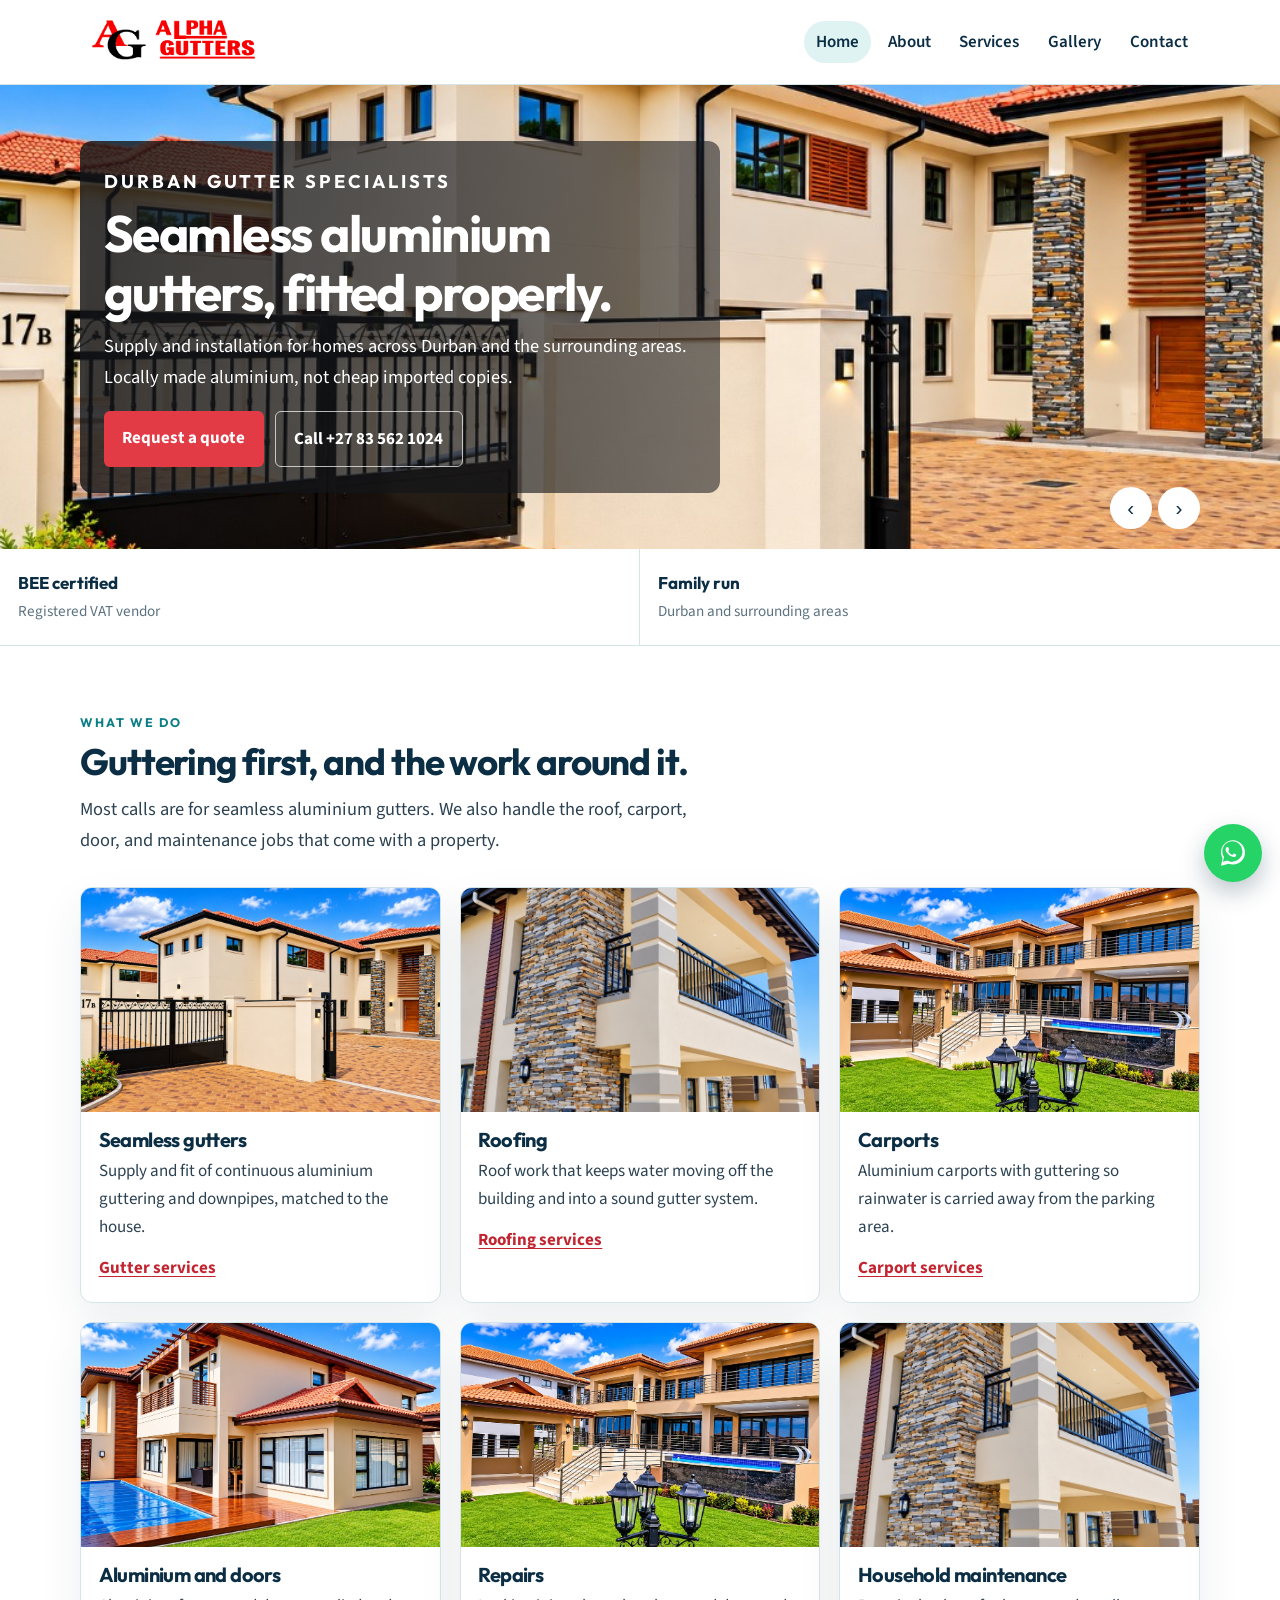
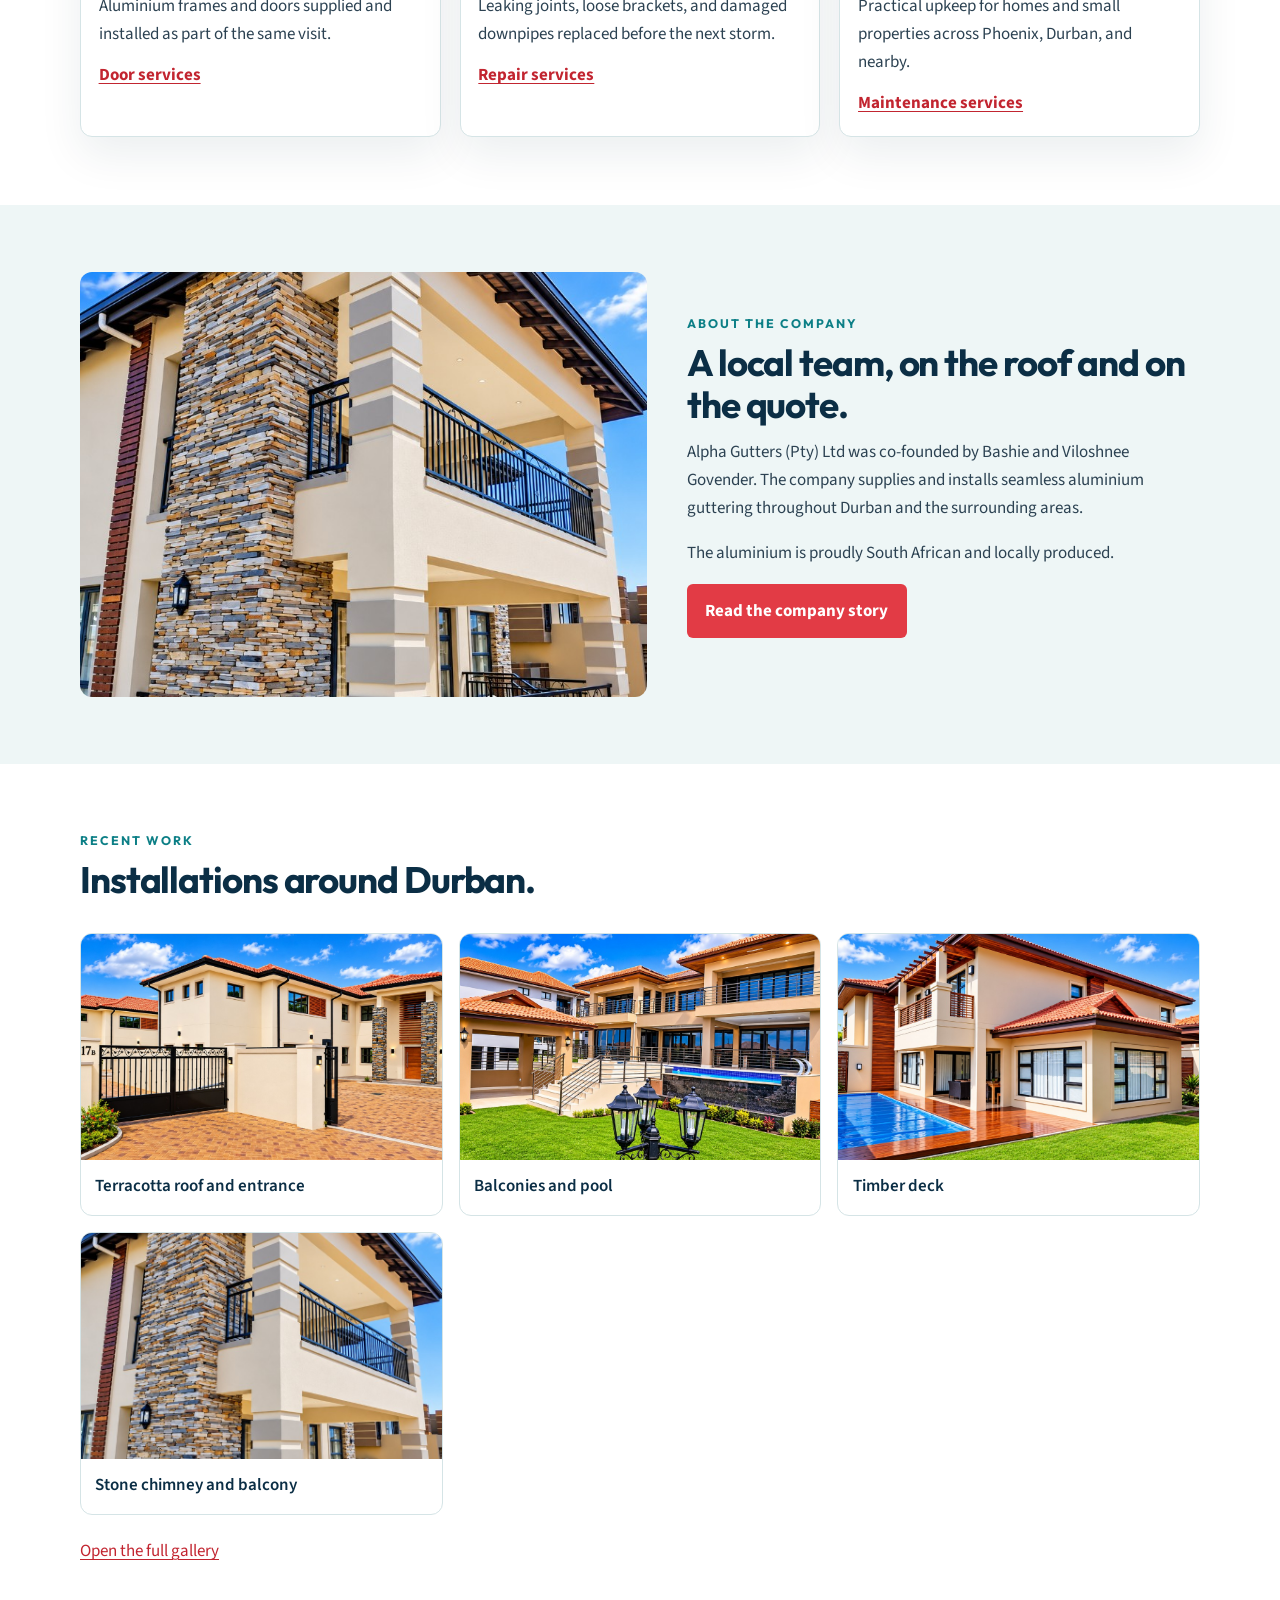
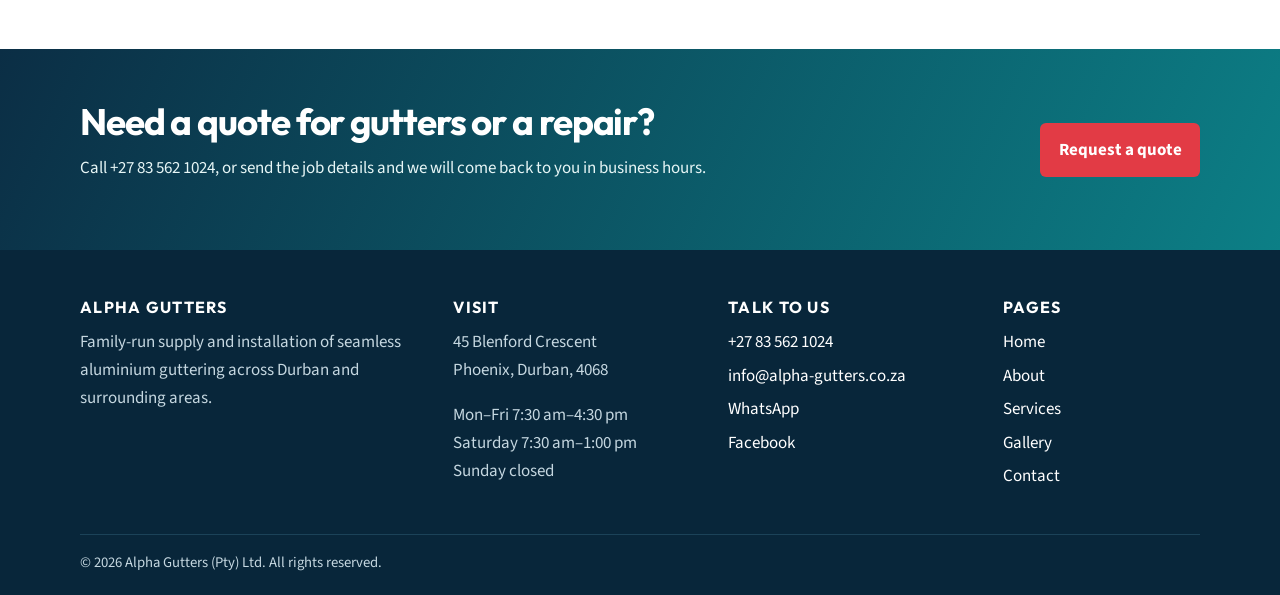
==== commit 7d08e36f: "Show the new home photos and the current hours and contact details. Co-authored-by: Cursor <cursorag" ====
--- a/index.html
+++ b/index.html
@@ -4,12 +4,12 @@
   <meta charset="utf-8">
   <meta name="viewport" content="width=device-width, initial-scale=1">
   <title>Alpha Gutters | Seamless Aluminium Gutters in Durban</title>
-  <meta name="description" content="Alpha Gutters supplies and installs seamless aluminium guttering across Durban and surrounding areas. Hulamin-certified aluminium with a 10-year factory guarantee.">
+  <meta name="description" content="Alpha Gutters supplies and installs seamless aluminium guttering across Durban and surrounding areas.">
   <link rel="icon" href="favicon.svg" type="image/svg+xml">
   <link rel="preconnect" href="https://fonts.googleapis.com">
   <link rel="preconnect" href="https://fonts.gstatic.com" crossorigin>
   <link href="https://fonts.googleapis.com/css2?family=Outfit:wght@500;600;700&family=Source+Sans+3:wght@400;600;700&display=swap" rel="stylesheet">
-  <link href="css/site.css?v=5" rel="stylesheet">
+  <link href="css/site.css?v=6" rel="stylesheet">
 </head>
 <body>
   <a class="skip-link" href="#main">Skip to content</a>
@@ -32,7 +32,7 @@
   <main id="main">
     <section class="hero" data-slider aria-roledescription="carousel" aria-label="Featured work">
       <article class="slide is-active">
-        <img src="images/slider-1.png" alt="White seamless gutter and downpipe on a home overlooking Durban">
+        <img src="images/home-front.jpg" alt="Cream double-storey home with a terracotta roof and black entrance gate">
         <div class="slide-copy">
           <p class="eyebrow">Durban gutter specialists</p>
           <h1>Seamless aluminium gutters, fitted properly.</h1>
@@ -44,11 +44,11 @@
         </div>
       </article>
       <article class="slide">
-        <img src="images/slider-2.png" alt="Charcoal aluminium gutter, corner outlet and downpipe on a brick house">
+        <img src="images/home-pool.jpg" alt="Modern home with balconies, a pool, and a tiled roof">
         <div class="slide-copy">
           <p class="eyebrow">Colour-matched metalwork</p>
           <h1>Gutters and downpipes that follow the roof line.</h1>
-          <p>Hulamin-certified aluminium with a 10-year factory guarantee, installed by a family-run team.</p>
+          <p>Locally made aluminium, installed by a family-run team.</p>
           <div class="hero-actions">
             <a class="btn btn-primary" href="contact-us.html#quote">Request a quote</a>
             <a class="btn btn-ghost" href="services.html">View services</a>
@@ -56,7 +56,7 @@
         </div>
       </article>
       <article class="slide">
-        <img src="images/slider-3.png" alt="Brick house with a full gutter and downpipe installation">
+        <img src="images/home-deck.jpg" alt="Beige home with a timber deck and large windows">
         <div class="slide-copy">
           <p class="eyebrow">New work and repairs</p>
           <h1>Installations, repairs, and replacements.</h1>
@@ -67,6 +67,18 @@
           </div>
         </div>
       </article>
+      <article class="slide">
+        <img src="images/home-stone.jpg" alt="Stone chimney and balcony on a cream home">
+        <div class="slide-copy">
+          <p class="eyebrow">Homes across Durban</p>
+          <h1>Measured, fitted, and finished on site.</h1>
+          <p>New installations and repairs for houses throughout Durban and the surrounding areas.</p>
+          <div class="hero-actions">
+            <a class="btn btn-primary" href="contact-us.html#quote">Request a quote</a>
+            <a class="btn btn-ghost" href="about.html">About the company</a>
+          </div>
+        </div>
+      </article>
       <div class="slider-controls">
         <button type="button" data-slide="-1" aria-label="Previous photo">‹</button>
         <button type="button" data-slide="1" aria-label="Next photo">›</button>
@@ -74,8 +86,6 @@
     </section>
 
     <section class="trust" aria-label="Why clients choose Alpha Gutters">
-      <article><strong>10-year guarantee</strong><span>Factory cover on the aluminium</span></article>
-      <article><strong>Hulamin certified</strong><span>Tested South African aluminium</span></article>
       <article><strong>BEE certified</strong><span>Registered VAT vendor</span></article>
       <article><strong>Family run</strong><span>Durban and surrounding areas</span></article>
     </section>
@@ -89,7 +99,7 @@
         </div>
         <div class="cards">
           <article class="card">
-            <img src="images/treatment-4.png" alt="Downpipe on a yellow brick house">
+            <img src="images/home-front.jpg" alt="Cream double-storey home with a terracotta roof and black entrance gate">
             <div>
               <h3>Seamless gutters</h3>
               <p>Supply and fit of continuous aluminium guttering and downpipes, matched to the house.</p>
@@ -97,7 +107,7 @@
             </div>
           </article>
           <article class="card">
-            <img src="images/roofing.png" alt="Roofing work on asphalt shingles">
+            <img src="images/home-stone.jpg" alt="Stone chimney and balcony on a cream home">
             <div>
               <h3>Roofing</h3>
               <p>Roof work that keeps water moving off the building and into a sound gutter system.</p>
@@ -105,7 +115,7 @@
             </div>
           </article>
           <article class="card">
-            <img src="images/car-ports.png" alt="Aluminium carport over a parked car">
+            <img src="images/home-pool.jpg" alt="Modern home with balconies, a pool, and a tiled roof">
             <div>
               <h3>Carports</h3>
               <p>Aluminium carports with guttering so rainwater is carried away from the parking area.</p>
@@ -113,7 +123,7 @@
             </div>
           </article>
           <article class="card">
-            <img src="images/Aluminium.jpg" alt="Aluminium framed sliding doors">
+            <img src="images/home-deck.jpg" alt="Beige home with a timber deck and large windows">
             <div>
               <h3>Aluminium and doors</h3>
               <p>Aluminium frames and doors supplied and installed as part of the same visit.</p>
@@ -121,7 +131,7 @@
             </div>
           </article>
           <article class="card">
-            <img src="images/treatment-3.png" alt="Two-storey home with new gutters and downpipes">
+            <img src="images/home-pool.jpg" alt="Modern home with balconies, a pool, and a tiled roof">
             <div>
               <h3>Repairs</h3>
               <p>Leaking joints, loose brackets, and damaged downpipes replaced before the next storm.</p>
@@ -129,7 +139,7 @@
             </div>
           </article>
           <article class="card">
-            <img src="images/treatment-1.png" alt="New double-storey building with fitted gutters">
+            <img src="images/home-stone.jpg" alt="Stone chimney and balcony on a cream home">
             <div>
               <h3>Household maintenance</h3>
               <p>Practical upkeep for homes and small properties across Phoenix, Durban, and nearby.</p>
@@ -142,12 +152,12 @@
 
     <section class="section section-paper">
       <div class="wrap split">
-        <img src="images/treatment-3.png" alt="Completed gutter installation on a two-storey Durban home">
+        <img src="images/home-stone.jpg" alt="Stone chimney and balcony on a cream home">
         <div>
           <p class="eyebrow">About the company</p>
           <h2>A local team, on the roof and on the quote.</h2>
           <p>Alpha Gutters (Pty) Ltd was co-founded by Bashie and Viloshnee Govender. The company supplies and installs seamless aluminium guttering throughout Durban and the surrounding areas.</p>
-          <p>The aluminium is proudly South African, locally produced, and test-certified by Hulamin. The minimum factory guarantee is 10 years.</p>
+          <p>The aluminium is proudly South African and locally produced.</p>
           <p><a class="btn btn-primary" href="about.html">Read the company story</a></p>
         </div>
       </div>
@@ -161,22 +171,28 @@
         </div>
         <div class="gallery-grid">
           <figure class="shot">
-            <button type="button" data-lightbox data-caption="Seamless gutter and downpipe" aria-label="View larger: Seamless gutter and downpipe">
-              <img src="images/slider-1.png" alt="Seamless gutter and downpipe on a hillside home">
-            </button>
-            <figcaption>Seamless gutter and downpipe</figcaption>
-          </figure>
-          <figure class="shot">
-            <button type="button" data-lightbox data-caption="Corner outlet on a brick house" aria-label="View larger: Corner outlet on a brick house">
-              <img src="images/slider-2.png" alt="Corner gutter outlet and round downpipe">
-            </button>
-            <figcaption>Corner outlet on a brick house</figcaption>
-          </figure>
-          <figure class="shot">
-            <button type="button" data-lightbox data-caption="Full house installation" aria-label="View larger: Full house installation">
-              <img src="images/slider-3.png" alt="House with gutters running along the tiled roof">
-            </button>
-            <figcaption>Full house installation</figcaption>
+            <button type="button" data-lightbox data-caption="Terracotta roof and entrance" aria-label="View larger: Terracotta roof and entrance">
+              <img src="images/home-front.jpg" alt="Cream double-storey home with a terracotta roof and black entrance gate">
+            </button>
+            <figcaption>Terracotta roof and entrance</figcaption>
+          </figure>
+          <figure class="shot">
+            <button type="button" data-lightbox data-caption="Balconies and pool" aria-label="View larger: Balconies and pool">
+              <img src="images/home-pool.jpg" alt="Modern home with balconies, a pool, and a tiled roof">
+            </button>
+            <figcaption>Balconies and pool</figcaption>
+          </figure>
+          <figure class="shot">
+            <button type="button" data-lightbox data-caption="Timber deck" aria-label="View larger: Timber deck">
+              <img src="images/home-deck.jpg" alt="Beige home with a timber deck and large windows">
+            </button>
+            <figcaption>Timber deck</figcaption>
+          </figure>
+          <figure class="shot">
+            <button type="button" data-lightbox data-caption="Stone chimney and balcony" aria-label="View larger: Stone chimney and balcony">
+              <img src="images/home-stone.jpg" alt="Stone chimney and balcony on a cream home">
+            </button>
+            <figcaption>Stone chimney and balcony</figcaption>
           </figure>
         </div>
         <p style="margin-top:1.4rem"><a href="gallery.html">Open the full gallery</a></p>
@@ -203,13 +219,12 @@
       <div>
         <h2>Visit</h2>
         <p>45 Blenford Crescent<br>Phoenix, Durban, 4068</p>
-        <p>Mon–Fri 8:00–16:00<br>Saturday 9:00–13:00<br>Sunday closed</p>
+        <p>Mon–Fri 7:30 am–4:30 pm<br>Saturday 7:30 am–1:00 pm<br>Sunday closed</p>
       </div>
       <div>
         <h2>Talk to us</h2>
         <ul class="footer-links">
           <li><a href="tel:+27835621024">+27 83 562 1024</a></li>
-          <li><a href="tel:+27315071291">(031) 507 1291</a></li>
           <li><a href="mailto:info@alpha-gutters.co.za">info@alpha-gutters.co.za</a></li>
           <li><a href="https://wa.me/27835621024" target="_blank" rel="noopener noreferrer">WhatsApp</a></li>
           <li><a href="https://www.facebook.com/584143815440134" target="_blank" rel="noopener noreferrer">Facebook</a></li>
--- a/css/site.css
+++ b/css/site.css
@@ -217,7 +217,7 @@
 
 .trust {
   display: grid;
-  grid-template-columns: repeat(4, 1fr);
+  grid-template-columns: repeat(2, 1fr);
   background: var(--white);
   border-bottom: 1px solid var(--line);
 }
